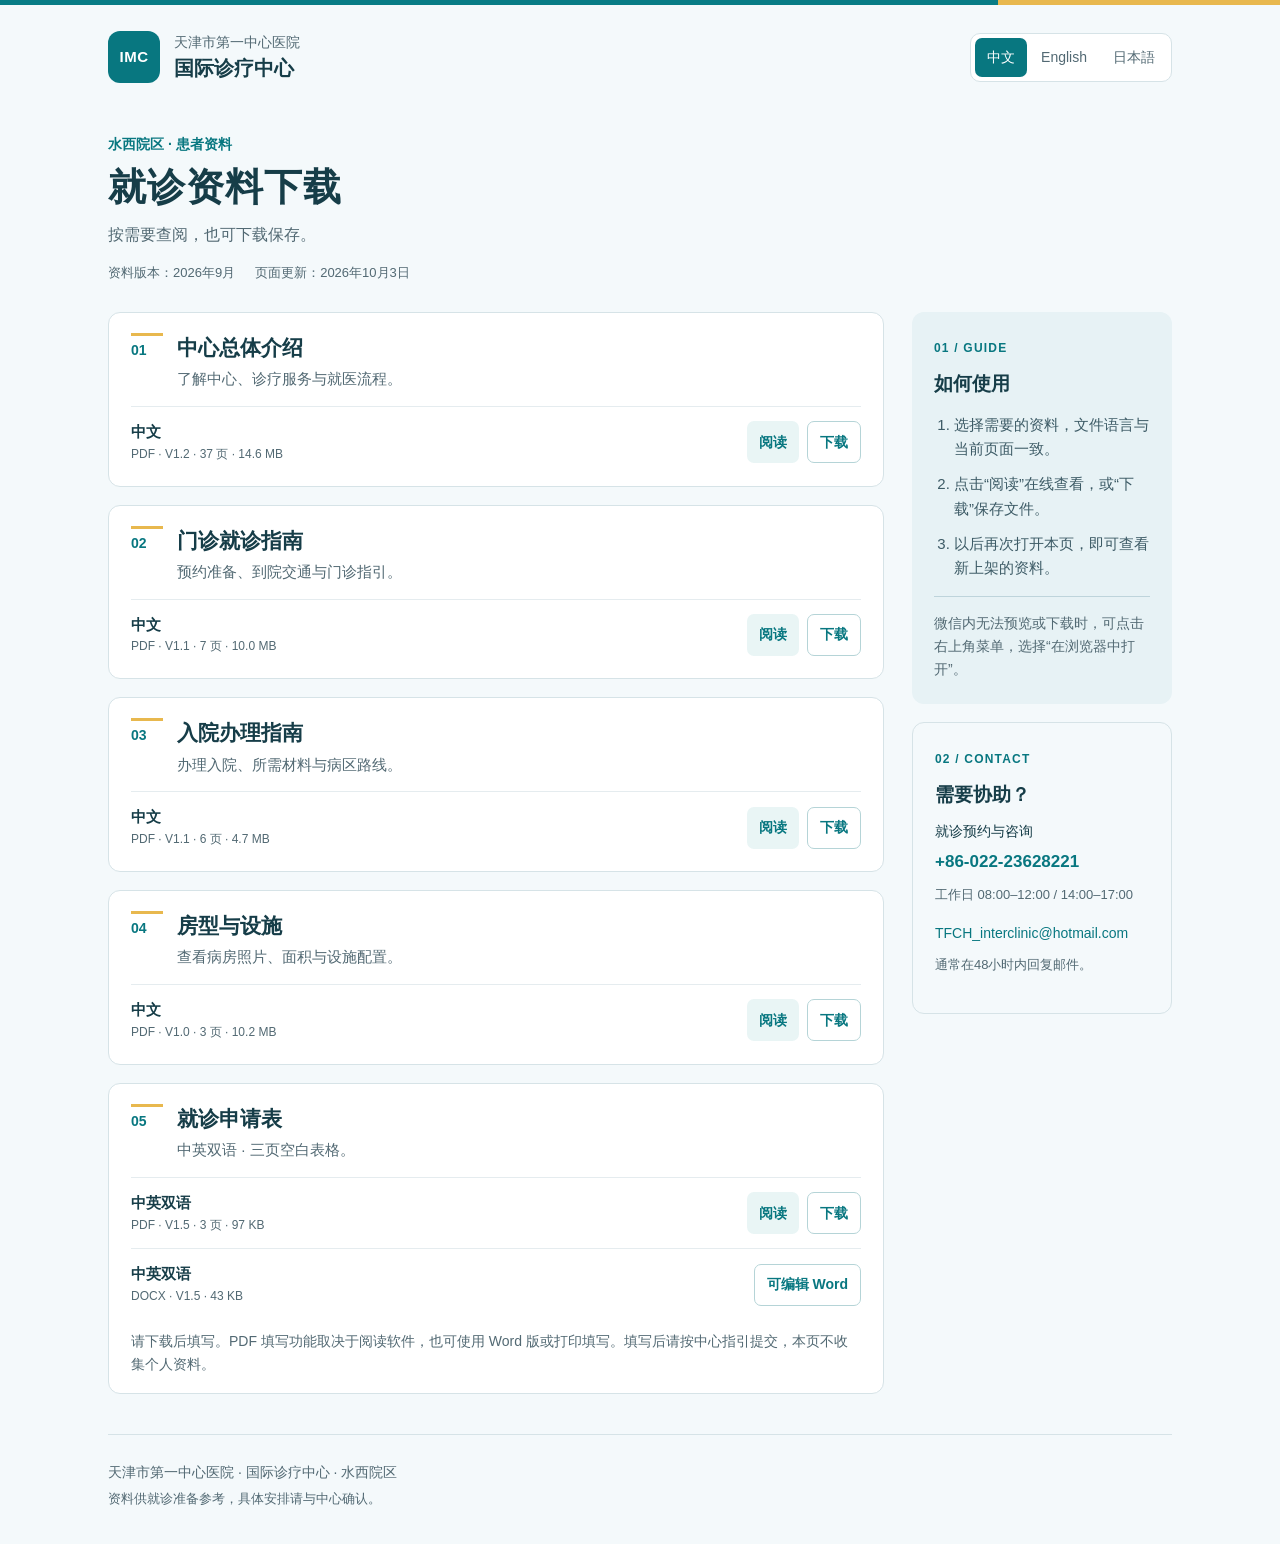
==== index.html @ aa07f644 "Add files via upload" ====
<!doctype html>
<html lang="zh-CN"><head><meta charset="utf-8"><meta name="viewport" content="width=device-width,initial-scale=1"><meta name="description" content="天津市第一中心医院国际诊疗中心患者资料下载。中心介绍、门诊与入院指南、病房设施、就诊申请表。"><meta name="robots" content="noindex,nofollow"><meta name="theme-color" content="#087c85"><title>国际诊疗中心 · 资料下载</title><link rel="icon" type="image/svg+xml" href="data:image/svg+xml,%3Csvg xmlns='http://www.w3.org/2000/svg' viewBox='0 0 32 32'%3E%3Crect width='32' height='32' rx='8' fill='%23087c85'/%3E%3Cpath d='M8 7h11l5 5v13H8z' fill='white'/%3E%3Cpath d='M12 16h8m-8 4h6' stroke='%23087c85' stroke-width='2'/%3E%3C/svg%3E"><link rel="stylesheet" href="/style.css"><script src="/app.js" defer></script></head>
<body><div class="topline"></div><header><div class="brand"><span class="brand-symbol" aria-hidden="true">IMC</span><div><p data-t="hospital">天津市第一中心医院</p><strong data-t="center">国际诊疗中心</strong></div></div><nav aria-label="页面语言 / Page language"><button data-lang="zh" aria-pressed="true">中文</button><button data-lang="en" aria-pressed="false">English</button><button data-lang="ja" aria-pressed="false">日本語</button></nav></header>
<main><section class="intro"><p class="eyebrow" data-t="eyebrow">水西院区 · 患者资料</p><h1 data-t="title">就诊资料下载</h1><p class="lead" data-t="lead">按需要查阅，也可下载保存。</p><div class="edition"><span data-t="edition">资料版本：2026年9月</span><span data-t="updated">页面更新：2026年10月3日</span></div></section><div class="layout"><section id="documents" aria-label="资料目录 / Documents"></section><aside><section class="help"><span class="section-kicker">01 / GUIDE</span><h2 data-t="how">如何使用</h2><ol><li data-t="step1">选择需要的资料，文件语言与当前页面一致。</li><li data-t="step2">点击“阅读”在线查看，或“下载”保存文件。</li><li data-t="step3">以后再次打开本页，即可查看新上架的资料。</li></ol><p class="wechat" data-t="wechat">微信内无法预览或下载时，可点击右上角菜单，选择“在浏览器中打开”。</p></section><section class="help contact"><span class="section-kicker">02 / CONTACT</span><h2 data-t="contact">需要协助？</h2><p data-t="appointment">就诊预约与咨询</p><a class="phone" href="tel:+862223628221">+86-022-23628221</a><p class="hours" data-t="hours">工作日 08:00–12:00<br>14:00–17:00</p><a class="email" href="mailto:TFCH_interclinic@hotmail.com">TFCH_interclinic@hotmail.com</a><p class="hours" data-t="reply">通常在48小时内回复邮件。</p></section></aside></div><footer><p data-t="footer">天津市第一中心医院 · 国际诊疗中心 · 水西院区</p><p class="small" data-t="disclaimer">资料供就诊准备参考，具体安排请与中心确认。</p></footer><noscript>请启用 JavaScript 查看资料目录。You may also contact +86-022-23628221 for assistance.</noscript></main></body></html>
---- style.css ----
:root{color-scheme:light;--ink:#163d48;--muted:#526973;--teal:#087780;--border:#d6e3e7;--bg:#f4f9fb;--gold:#e8b84e;font-family:-apple-system,BlinkMacSystemFont,"Segoe UI","Noto Sans CJK SC","Microsoft YaHei",sans-serif;font-size:16px}*{box-sizing:border-box}body{margin:0;background:var(--bg);color:var(--ink);line-height:1.65}.topline{height:5px;background:linear-gradient(90deg,#087c85 0 78%,#e8b84e 78%)}header{max-width:1120px;margin:auto;padding:26px 28px;display:flex;justify-content:space-between;align-items:center;gap:24px}.brand{display:flex;align-items:center;gap:14px}.brand-symbol{display:grid;place-items:center;font-weight:750;font-size:15px;letter-spacing:.03em;color:white;background:var(--teal);width:52px;height:52px;border-radius:12px}.brand p{font-size:14px;margin:0;color:var(--muted)}.brand strong{font-size:20px;line-height:1.4}nav{display:flex;flex-shrink:0;gap:2px;padding:4px;border:1px solid var(--border);border-radius:10px;background:white}button{font:inherit;font-size:14px;cursor:pointer;border:0;background:transparent;border-radius:7px;padding:8px 12px;color:var(--muted)}button[aria-pressed=true]{background:var(--teal);color:#fff}a:focus-visible,button:focus-visible{outline:3px solid #c29018;outline-offset:4px}main{max-width:1120px;margin:auto;padding:14px 28px 30px}.intro{padding:10px 0 28px}.eyebrow{color:var(--teal);font-size:14px;font-weight:650;margin:0 0 6px}h1{font-size:clamp(28px,4vw,38px);line-height:1.3;letter-spacing:.025em;margin:0 0 10px}.lead{margin:0 0 14px;color:var(--muted)}.edition{display:flex;gap:8px 20px;flex-wrap:wrap;font-size:13px;color:var(--muted)}.layout{display:grid;grid-template-columns:minmax(0,1fr) 260px;gap:28px;align-items:start}#documents{display:grid;gap:18px}.document{background:white;border:1px solid var(--border);border-radius:12px;overflow:hidden}.doc-head{display:flex;gap:14px;padding:20px 22px 14px}.number{font-size:14px;color:var(--teal);font-weight:700;width:32px;flex-shrink:0;padding-top:3px;border-top:3px solid var(--gold)}h2{margin:0 0 4px;font-size:21px;line-height:1.45}.doc-head p{margin:0;font-size:15px;color:var(--muted)}.file-list{list-style:none;margin:0;padding:0 22px 8px}.file-row{display:flex;align-items:center;justify-content:space-between;gap:16px;padding:13px 0;border-top:1px solid #e5ecef}.file-name{font-size:15px;font-weight:600;display:block}.file-meta{font-size:12px;color:var(--muted);display:block;font-variant-numeric:tabular-nums}.actions{display:flex;align-items:center;gap:8px;flex-shrink:0}a{color:var(--teal)}.actions a{text-decoration:none;display:inline-flex;align-items:center;justify-content:center;min-height:42px;padding:7px 12px;border-radius:7px;font-size:14px;font-weight:600}.read{background:#e9f5f5}.download{border:1px solid #b5d4d7}.actions a:hover{background:#d7eeee}.note{margin:0;padding:2px 22px 17px;color:var(--muted);font-size:14px}.help{padding:22px;background:#e7f2f5;border-radius:12px;margin-bottom:18px}.section-kicker{font-size:12px;letter-spacing:.1em;color:var(--teal);font-weight:700}.help h2{margin-top:10px;font-size:19px}.help ol{padding-left:20px;margin:15px 0;font-size:15px;color:#3d5b66}.help li+li{margin-top:10px}.wechat{font-size:14px;padding-top:15px;border-top:1px solid #bed4db;margin-bottom:0;color:var(--muted)}.contact{background:transparent;border:1px solid var(--border)}.contact p{font-size:14px;margin:12px 0 4px}.contact .phone{font-size:17px;font-weight:700;text-decoration:none}.contact .hours{font-size:13px;color:var(--muted);margin:8px 0 15px}.email{font-size:14px;overflow-wrap:anywhere;text-decoration:none}footer{margin-top:40px;padding-top:22px;border-top:1px solid var(--border);font-size:14px;color:var(--muted)}footer p{margin:4px 0}.small{font-size:13px}@media(max-width:800px){.layout{grid-template-columns:1fr}aside{display:grid;grid-template-columns:1fr 1fr;gap:18px}.help{margin:0}}@media(max-width:540px){header{padding:20px 18px 10px;flex-wrap:wrap;gap:18px}.brand-symbol{width:46px;height:46px}.brand strong{font-size:19px}nav{width:100%;justify-content:space-between}nav button{flex:1;min-height:40px}main{padding:14px 18px 24px}.intro{padding:12px 0 22px}.edition{gap:2px 16px}h1{font-size:29px}.doc-head{padding:18px 16px 12px;gap:10px}.number{width:28px}h2{font-size:20px}.file-list{padding:0 16px 6px}.file-row{gap:10px}.actions{gap:5px}.actions a{padding:7px 10px}.note{padding:4px 16px 16px}aside{grid-template-columns:1fr}.layout{gap:24px}footer{margin-top:28px}.file-meta{font-size:12px}}@media(prefers-reduced-motion:no-preference){a,button{transition:background .15s}}@media print{nav,.actions,.help{display:none}.layout{display:block}.document{break-inside:avoid;margin-bottom:15px}}
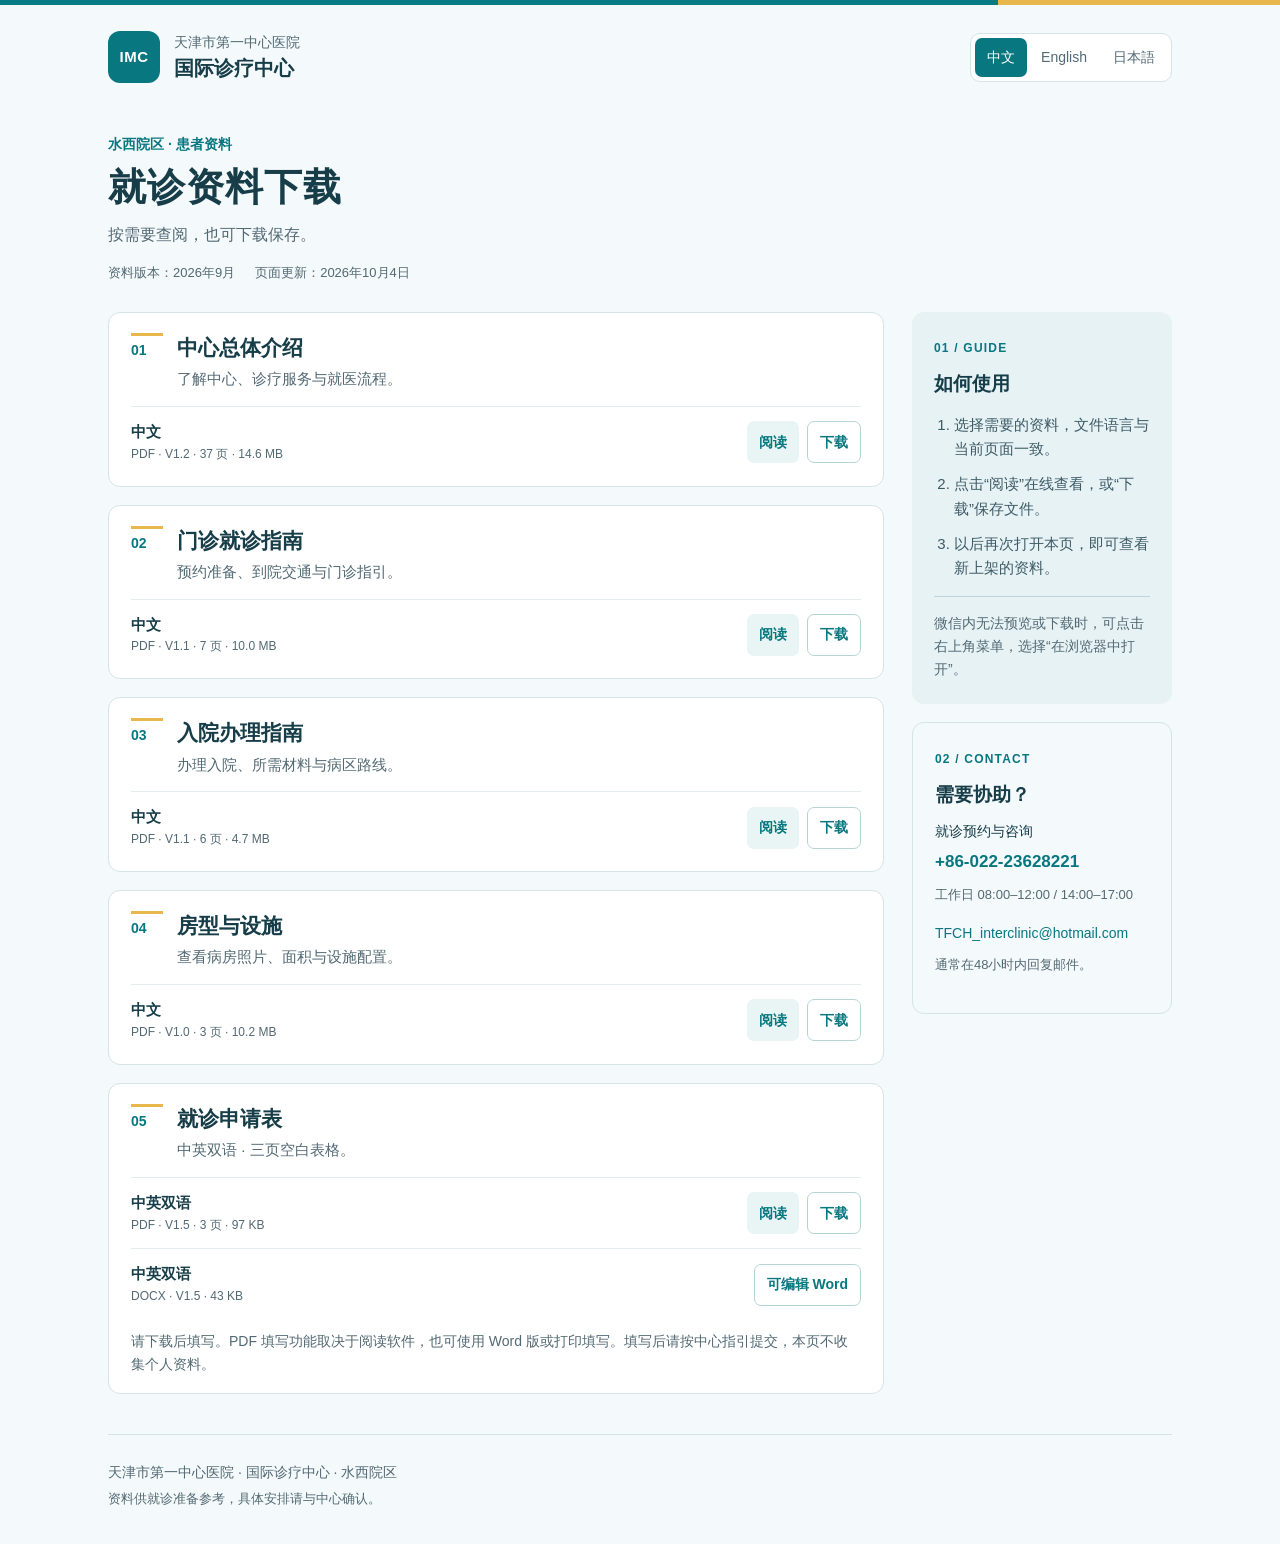
==== commit d07732d6: "Add files via upload" ====
--- a/index.html
+++ b/index.html
@@ -1,4 +1,4 @@
 <!doctype html>
-<html lang="zh-CN"><head><meta charset="utf-8"><meta name="viewport" content="width=device-width,initial-scale=1"><meta name="description" content="天津市第一中心医院国际诊疗中心患者资料下载。中心介绍、门诊与入院指南、病房设施、就诊申请表。"><meta name="robots" content="noindex,nofollow"><meta name="theme-color" content="#087c85"><title>国际诊疗中心 · 资料下载</title><link rel="icon" type="image/svg+xml" href="data:image/svg+xml,%3Csvg xmlns='http://www.w3.org/2000/svg' viewBox='0 0 32 32'%3E%3Crect width='32' height='32' rx='8' fill='%23087c85'/%3E%3Cpath d='M8 7h11l5 5v13H8z' fill='white'/%3E%3Cpath d='M12 16h8m-8 4h6' stroke='%23087c85' stroke-width='2'/%3E%3C/svg%3E"><link rel="stylesheet" href="/style.css"><script src="/app.js" defer></script></head>
+<html lang="zh-CN"><head><meta charset="utf-8"><meta name="viewport" content="width=device-width,initial-scale=1"><meta name="description" content="天津市第一中心医院国际诊疗中心患者资料下载。中心介绍、门诊与入院指南、病房设施、就诊申请表。"><meta name="robots" content="index,follow"><meta name="theme-color" content="#087c85"><title>国际诊疗中心 · 资料下载</title><link rel="icon" type="image/svg+xml" href="data:image/svg+xml,%3Csvg xmlns='http://www.w3.org/2000/svg' viewBox='0 0 32 32'%3E%3Crect width='32' height='32' rx='8' fill='%23087c85'/%3E%3Cpath d='M8 7h11l5 5v13H8z' fill='white'/%3E%3Cpath d='M12 16h8m-8 4h6' stroke='%23087c85' stroke-width='2'/%3E%3C/svg%3E"><link rel="stylesheet" href="./style.css"><script src="./app.js" defer></script></head>
 <body><div class="topline"></div><header><div class="brand"><span class="brand-symbol" aria-hidden="true">IMC</span><div><p data-t="hospital">天津市第一中心医院</p><strong data-t="center">国际诊疗中心</strong></div></div><nav aria-label="页面语言 / Page language"><button data-lang="zh" aria-pressed="true">中文</button><button data-lang="en" aria-pressed="false">English</button><button data-lang="ja" aria-pressed="false">日本語</button></nav></header>
-<main><section class="intro"><p class="eyebrow" data-t="eyebrow">水西院区 · 患者资料</p><h1 data-t="title">就诊资料下载</h1><p class="lead" data-t="lead">按需要查阅，也可下载保存。</p><div class="edition"><span data-t="edition">资料版本：2026年9月</span><span data-t="updated">页面更新：2026年10月3日</span></div></section><div class="layout"><section id="documents" aria-label="资料目录 / Documents"></section><aside><section class="help"><span class="section-kicker">01 / GUIDE</span><h2 data-t="how">如何使用</h2><ol><li data-t="step1">选择需要的资料，文件语言与当前页面一致。</li><li data-t="step2">点击“阅读”在线查看，或“下载”保存文件。</li><li data-t="step3">以后再次打开本页，即可查看新上架的资料。</li></ol><p class="wechat" data-t="wechat">微信内无法预览或下载时，可点击右上角菜单，选择“在浏览器中打开”。</p></section><section class="help contact"><span class="section-kicker">02 / CONTACT</span><h2 data-t="contact">需要协助？</h2><p data-t="appointment">就诊预约与咨询</p><a class="phone" href="tel:+862223628221">+86-022-23628221</a><p class="hours" data-t="hours">工作日 08:00–12:00<br>14:00–17:00</p><a class="email" href="mailto:TFCH_interclinic@hotmail.com">TFCH_interclinic@hotmail.com</a><p class="hours" data-t="reply">通常在48小时内回复邮件。</p></section></aside></div><footer><p data-t="footer">天津市第一中心医院 · 国际诊疗中心 · 水西院区</p><p class="small" data-t="disclaimer">资料供就诊准备参考，具体安排请与中心确认。</p></footer><noscript>请启用 JavaScript 查看资料目录。You may also contact +86-022-23628221 for assistance.</noscript></main></body></html>
+<main><section class="intro"><p class="eyebrow" data-t="eyebrow">水西院区 · 患者资料</p><h1 data-t="title">就诊资料下载</h1><p class="lead" data-t="lead">按需要查阅，也可下载保存。</p><div class="edition"><span data-t="edition">资料版本：2026年9月</span><span data-t="updated">页面更新：2026年10月4日</span></div></section><div class="layout"><section id="documents" aria-label="资料目录 / Documents"></section><aside><section class="help"><span class="section-kicker">01 / GUIDE</span><h2 data-t="how">如何使用</h2><ol><li data-t="step1">选择需要的资料，文件语言与当前页面一致。</li><li data-t="step2">点击“阅读”在线查看，或“下载”保存文件。</li><li data-t="step3">以后再次打开本页，即可查看新上架的资料。</li></ol><p class="wechat" data-t="wechat">微信内无法预览或下载时，可点击右上角菜单，选择“在浏览器中打开”。</p></section><section class="help contact"><span class="section-kicker">02 / CONTACT</span><h2 data-t="contact">需要协助？</h2><p data-t="appointment">就诊预约与咨询</p><a class="phone" href="tel:+862223628221">+86-022-23628221</a><p class="hours" data-t="hours">工作日 08:00–12:00<br>14:00–17:00</p><a class="email" href="mailto:TFCH_interclinic@hotmail.com">TFCH_interclinic@hotmail.com</a><p class="hours" data-t="reply">通常在48小时内回复邮件。</p></section></aside></div><footer><p data-t="footer">天津市第一中心医院 · 国际诊疗中心 · 水西院区</p><p class="small" data-t="disclaimer">资料供就诊准备参考，具体安排请与中心确认。</p></footer><noscript>请启用 JavaScript 查看资料目录。You may also contact +86-022-23628221 for assistance.</noscript></main></body></html>
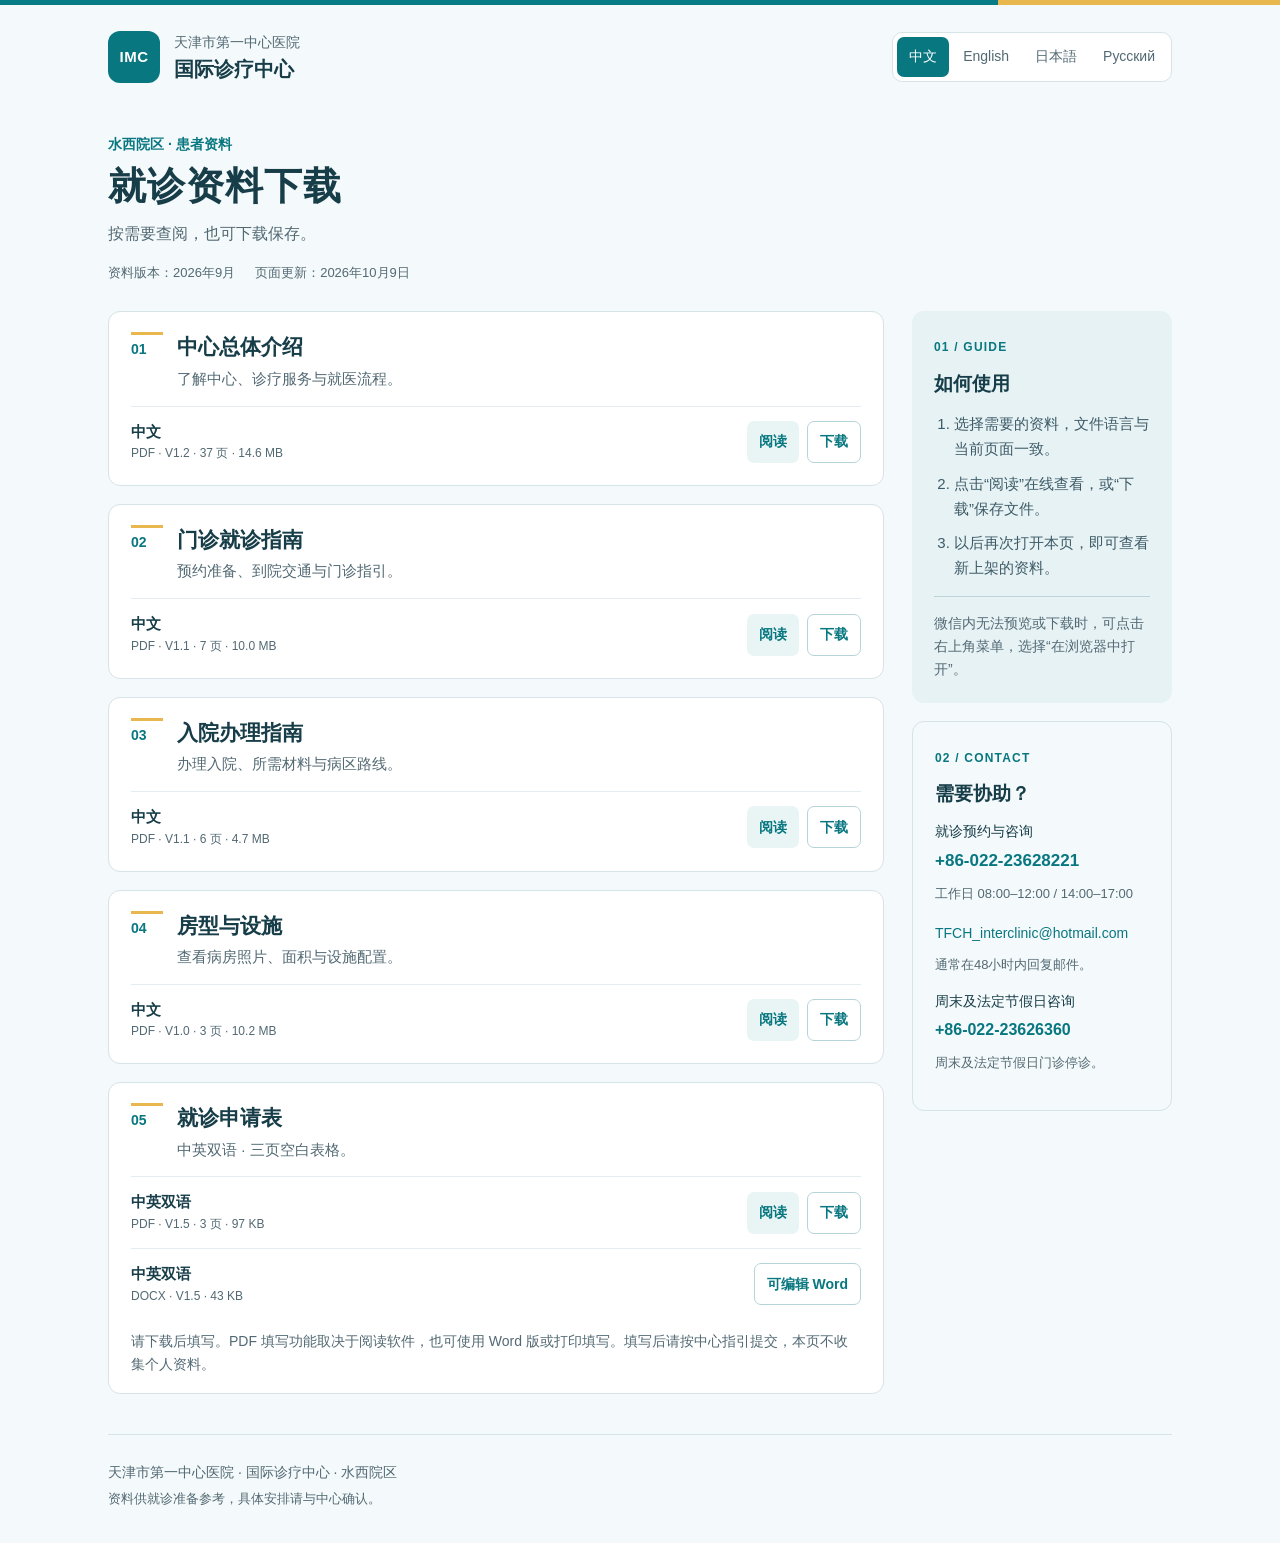
==== commit 2a2ca3d0: "Publish Russian patient guides and Russian download portal Add five reviewed RU 1.0 PDF guides/forms" ====
--- a/index.html
+++ b/index.html
@@ -1,4 +1,6 @@
-<!doctype html>
-<html lang="zh-CN"><head><meta charset="utf-8"><meta name="viewport" content="width=device-width,initial-scale=1"><meta name="description" content="天津市第一中心医院国际诊疗中心患者资料下载。中心介绍、门诊与入院指南、病房设施、就诊申请表。"><meta name="robots" content="index,follow"><meta name="theme-color" content="#087c85"><title>国际诊疗中心 · 资料下载</title><link rel="icon" type="image/svg+xml" href="data:image/svg+xml,%3Csvg xmlns='http://www.w3.org/2000/svg' viewBox='0 0 32 32'%3E%3Crect width='32' height='32' rx='8' fill='%23087c85'/%3E%3Cpath d='M8 7h11l5 5v13H8z' fill='white'/%3E%3Cpath d='M12 16h8m-8 4h6' stroke='%23087c85' stroke-width='2'/%3E%3C/svg%3E"><link rel="stylesheet" href="./style.css"><script src="./app.js" defer></script></head>
-<body><div class="topline"></div><header><div class="brand"><span class="brand-symbol" aria-hidden="true">IMC</span><div><p data-t="hospital">天津市第一中心医院</p><strong data-t="center">国际诊疗中心</strong></div></div><nav aria-label="页面语言 / Page language"><button data-lang="zh" aria-pressed="true">中文</button><button data-lang="en" aria-pressed="false">English</button><button data-lang="ja" aria-pressed="false">日本語</button></nav></header>
-<main><section class="intro"><p class="eyebrow" data-t="eyebrow">水西院区 · 患者资料</p><h1 data-t="title">就诊资料下载</h1><p class="lead" data-t="lead">按需要查阅，也可下载保存。</p><div class="edition"><span data-t="edition">资料版本：2026年9月</span><span data-t="updated">页面更新：2026年10月4日</span></div></section><div class="layout"><section id="documents" aria-label="资料目录 / Documents"></section><aside><section class="help"><span class="section-kicker">01 / GUIDE</span><h2 data-t="how">如何使用</h2><ol><li data-t="step1">选择需要的资料，文件语言与当前页面一致。</li><li data-t="step2">点击“阅读”在线查看，或“下载”保存文件。</li><li data-t="step3">以后再次打开本页，即可查看新上架的资料。</li></ol><p class="wechat" data-t="wechat">微信内无法预览或下载时，可点击右上角菜单，选择“在浏览器中打开”。</p></section><section class="help contact"><span class="section-kicker">02 / CONTACT</span><h2 data-t="contact">需要协助？</h2><p data-t="appointment">就诊预约与咨询</p><a class="phone" href="tel:+862223628221">+86-022-23628221</a><p class="hours" data-t="hours">工作日 08:00–12:00<br>14:00–17:00</p><a class="email" href="mailto:TFCH_interclinic@hotmail.com">TFCH_interclinic@hotmail.com</a><p class="hours" data-t="reply">通常在48小时内回复邮件。</p></section></aside></div><footer><p data-t="footer">天津市第一中心医院 · 国际诊疗中心 · 水西院区</p><p class="small" data-t="disclaimer">资料供就诊准备参考，具体安排请与中心确认。</p></footer><noscript>请启用 JavaScript 查看资料目录。You may also contact +86-022-23628221 for assistance.</noscript></main></body></html>
+<!DOCTYPE html>
+
+<html lang="zh-CN"><head><meta charset="utf-8"/><meta content="width=device-width,initial-scale=1" name="viewport"/><meta content="天津市第一中心医院国际诊疗中心患者资料下载。中心介绍、门诊与入院指南、病房设施、就诊申请表。" name="description"/><meta content="index,follow" name="robots"/><meta content="#087c85" name="theme-color"/><title>国际诊疗中心 · 资料下载</title><link href="data:image/svg+xml,%3Csvg xmlns='http://www.w3.org/2000/svg' viewBox='0 0 32 32'%3E%3Crect width='32' height='32' rx='8' fill='%23087c85'/%3E%3Cpath d='M8 7h11l5 5v13H8z' fill='white'/%3E%3Cpath d='M12 16h8m-8 4h6' stroke='%23087c85' stroke-width='2'/%3E%3C/svg%3E" rel="icon" type="image/svg+xml"/><link href="./style.css?v=20261009-ru1" rel="stylesheet"/><script defer="" src="./app.js?v=20261009-ru1"></script></head>
+<body data-default-lang="zh"><div class="topline"></div><header><div class="brand"><span aria-hidden="true" class="brand-symbol">IMC</span><div><p data-t="hospital">天津市第一中心医院</p><strong data-t="center">国际诊疗中心</strong></div></div><nav aria-label="页面语言 / Language / Язык"><button aria-pressed="true" data-lang="zh" lang="zh-CN" type="button">中文</button><button aria-pressed="false" data-lang="en" lang="en" type="button">English</button><button aria-pressed="false" data-lang="ja" lang="ja" type="button">日本語</button><button aria-pressed="false" data-lang="ru" lang="ru" type="button">Русский</button></nav></header>
+<main><section class="intro"><p class="eyebrow" data-t="eyebrow">水西院区 · 患者资料</p><h1 data-t="title">就诊资料下载</h1><p class="lead" data-t="lead">按需要查阅，也可下载保存。</p><div class="edition"><span data-t="edition">资料版本：2026年9月</span><span data-t="updated">页面更新：2026年10月9日</span></div></section><div class="layout"><section aria-label="资料目录 / Documents" id="documents"><article class="document"><div class="doc-head"><span class="number">01</span><div><h2>中心总体介绍</h2><p>了解中心、诊疗服务与就医流程。</p></div></div><ul class="file-list"><li class="file-row"><div><span class="file-name">中文</span><span class="file-meta">PDF · V1.2 · 37 页 · 14.6 MB</span></div><div class="actions"><a aria-label="阅读: 中心总体介绍" class="read" href="./files/center-overview-zh.pdf" rel="noopener" target="_blank">阅读</a><a aria-label="下载: 中心总体介绍" class="download" download="天津市第一中心医院_国际诊疗中心_中文版1.2.pdf" href="./files/center-overview-zh.pdf">下载</a></div></li></ul></article><article class="document"><div class="doc-head"><span class="number">02</span><div><h2>门诊就诊指南</h2><p>预约准备、到院交通与门诊指引。</p></div></div><ul class="file-list"><li class="file-row"><div><span class="file-name">中文</span><span class="file-meta">PDF · V1.1 · 7 页 · 10.0 MB</span></div><div class="actions"><a aria-label="阅读: 门诊就诊指南" class="read" href="./files/outpatient-guide-zh.pdf" rel="noopener" target="_blank">阅读</a><a aria-label="下载: 门诊就诊指南" class="download" download="国际诊疗中心门诊就诊指南_1.1版.pdf" href="./files/outpatient-guide-zh.pdf">下载</a></div></li></ul></article><article class="document"><div class="doc-head"><span class="number">03</span><div><h2>入院办理指南</h2><p>办理入院、所需材料与病区路线。</p></div></div><ul class="file-list"><li class="file-row"><div><span class="file-name">中文</span><span class="file-meta">PDF · V1.1 · 6 页 · 4.7 MB</span></div><div class="actions"><a aria-label="阅读: 入院办理指南" class="read" href="./files/admission-guide-zh.pdf" rel="noopener" target="_blank">阅读</a><a aria-label="下载: 入院办理指南" class="download" download="国际诊疗中心住院指南_1.1版.pdf" href="./files/admission-guide-zh.pdf">下载</a></div></li></ul></article><article class="document"><div class="doc-head"><span class="number">04</span><div><h2>房型与设施</h2><p>查看病房照片、面积与设施配置。</p></div></div><ul class="file-list"><li class="file-row"><div><span class="file-name">中文</span><span class="file-meta">PDF · V1.0 · 3 页 · 10.2 MB</span></div><div class="actions"><a aria-label="阅读: 房型与设施" class="read" href="./files/rooms-amenities-zh.pdf" rel="noopener" target="_blank">阅读</a><a aria-label="下载: 房型与设施" class="download" download="国诊中心病房配置_V1.0_中文版.pdf" href="./files/rooms-amenities-zh.pdf">下载</a></div></li></ul></article><article class="document"><div class="doc-head"><span class="number">05</span><div><h2>就诊申请表</h2><p>中英双语 · 三页空白表格。</p></div></div><ul class="file-list"><li class="file-row"><div><span class="file-name">中英双语</span><span class="file-meta">PDF · V1.5 · 3 页 · 97 KB</span></div><div class="actions"><a aria-label="阅读: 就诊申请表" class="read" href="./files/medical-care-request-zh-en.pdf" rel="noopener" target="_blank">阅读</a><a aria-label="下载: 就诊申请表" class="download" download="天津市第一中心医院_国际患者就诊申请表_V1.5_三页中英双语交互版.pdf" href="./files/medical-care-request-zh-en.pdf">下载</a></div></li><li class="file-row"><div><span class="file-name">中英双语</span><span class="file-meta">DOCX · V1.5 · 43 KB</span></div><div class="actions"><a aria-label="可编辑 Word: 就诊申请表" class="download" download="天津市第一中心医院_国际患者就诊申请表_V1.5_三页中英双语大字版.docx" href="./files/medical-care-request-zh-en.docx">可编辑 Word</a></div></li></ul><p class="note">请下载后填写。PDF 填写功能取决于阅读软件，也可使用 Word 版或打印填写。填写后请按中心指引提交，本页不收集个人资料。</p></article></section><aside><section class="help"><span class="section-kicker">01 / GUIDE</span><h2 data-t="how">如何使用</h2><ol><li data-t="step1">选择需要的资料，文件语言与当前页面一致。</li><li data-t="step2">点击“阅读”在线查看，或“下载”保存文件。</li><li data-t="step3">以后再次打开本页，即可查看新上架的资料。</li></ol><p class="wechat" data-t="wechat">微信内无法预览或下载时，可点击右上角菜单，选择“在浏览器中打开”。</p></section><section class="help contact"><span class="section-kicker">02 / CONTACT</span><h2 data-t="contact">需要协助？</h2><p data-t="appointment">就诊预约与咨询</p><a class="phone" href="tel:+862223628221">+86-022-23628221</a><p class="hours" data-t="hours">工作日 08:00–12:00<br/>14:00–17:00</p><a class="email" href="mailto:TFCH_interclinic@hotmail.com">TFCH_interclinic@hotmail.com</a><p class="hours" data-t="reply">通常在48小时内回复邮件。</p><p data-t="weekend">周末及法定节假日咨询</p><a class="phone weekend-phone" href="tel:+862223626360">+86-022-23626360</a><p class="hours" data-t="weekendNote">周末及法定节假日门诊停诊。</p></section></aside></div><footer><p data-t="footer">天津市第一中心医院 · 国际诊疗中心 · 水西院区</p><p class="small" data-t="disclaimer">资料供就诊准备参考，具体安排请与中心确认。</p></footer><noscript><p>资料可直接通过上方链接打开。<a href="./ru/" lang="ru">Русский</a></p></noscript></main></body></html>
+
--- a/style.css
+++ b/style.css
@@ -1 +1,4 @@
 :root{color-scheme:light;--ink:#163d48;--muted:#526973;--teal:#087780;--border:#d6e3e7;--bg:#f4f9fb;--gold:#e8b84e;font-family:-apple-system,BlinkMacSystemFont,"Segoe UI","Noto Sans CJK SC","Microsoft YaHei",sans-serif;font-size:16px}*{box-sizing:border-box}body{margin:0;background:var(--bg);color:var(--ink);line-height:1.65}.topline{height:5px;background:linear-gradient(90deg,#087c85 0 78%,#e8b84e 78%)}header{max-width:1120px;margin:auto;padding:26px 28px;display:flex;justify-content:space-between;align-items:center;gap:24px}.brand{display:flex;align-items:center;gap:14px}.brand-symbol{display:grid;place-items:center;font-weight:750;font-size:15px;letter-spacing:.03em;color:white;background:var(--teal);width:52px;height:52px;border-radius:12px}.brand p{font-size:14px;margin:0;color:var(--muted)}.brand strong{font-size:20px;line-height:1.4}nav{display:flex;flex-shrink:0;gap:2px;padding:4px;border:1px solid var(--border);border-radius:10px;background:white}button{font:inherit;font-size:14px;cursor:pointer;border:0;background:transparent;border-radius:7px;padding:8px 12px;color:var(--muted)}button[aria-pressed=true]{background:var(--teal);color:#fff}a:focus-visible,button:focus-visible{outline:3px solid #c29018;outline-offset:4px}main{max-width:1120px;margin:auto;padding:14px 28px 30px}.intro{padding:10px 0 28px}.eyebrow{color:var(--teal);font-size:14px;font-weight:650;margin:0 0 6px}h1{font-size:clamp(28px,4vw,38px);line-height:1.3;letter-spacing:.025em;margin:0 0 10px}.lead{margin:0 0 14px;color:var(--muted)}.edition{display:flex;gap:8px 20px;flex-wrap:wrap;font-size:13px;color:var(--muted)}.layout{display:grid;grid-template-columns:minmax(0,1fr) 260px;gap:28px;align-items:start}#documents{display:grid;gap:18px}.document{background:white;border:1px solid var(--border);border-radius:12px;overflow:hidden}.doc-head{display:flex;gap:14px;padding:20px 22px 14px}.number{font-size:14px;color:var(--teal);font-weight:700;width:32px;flex-shrink:0;padding-top:3px;border-top:3px solid var(--gold)}h2{margin:0 0 4px;font-size:21px;line-height:1.45}.doc-head p{margin:0;font-size:15px;color:var(--muted)}.file-list{list-style:none;margin:0;padding:0 22px 8px}.file-row{display:flex;align-items:center;justify-content:space-between;gap:16px;padding:13px 0;border-top:1px solid #e5ecef}.file-name{font-size:15px;font-weight:600;display:block}.file-meta{font-size:12px;color:var(--muted);display:block;font-variant-numeric:tabular-nums}.actions{display:flex;align-items:center;gap:8px;flex-shrink:0}a{color:var(--teal)}.actions a{text-decoration:none;display:inline-flex;align-items:center;justify-content:center;min-height:42px;padding:7px 12px;border-radius:7px;font-size:14px;font-weight:600}.read{background:#e9f5f5}.download{border:1px solid #b5d4d7}.actions a:hover{background:#d7eeee}.note{margin:0;padding:2px 22px 17px;color:var(--muted);font-size:14px}.help{padding:22px;background:#e7f2f5;border-radius:12px;margin-bottom:18px}.section-kicker{font-size:12px;letter-spacing:.1em;color:var(--teal);font-weight:700}.help h2{margin-top:10px;font-size:19px}.help ol{padding-left:20px;margin:15px 0;font-size:15px;color:#3d5b66}.help li+li{margin-top:10px}.wechat{font-size:14px;padding-top:15px;border-top:1px solid #bed4db;margin-bottom:0;color:var(--muted)}.contact{background:transparent;border:1px solid var(--border)}.contact p{font-size:14px;margin:12px 0 4px}.contact .phone{font-size:17px;font-weight:700;text-decoration:none}.contact .hours{font-size:13px;color:var(--muted);margin:8px 0 15px}.email{font-size:14px;overflow-wrap:anywhere;text-decoration:none}footer{margin-top:40px;padding-top:22px;border-top:1px solid var(--border);font-size:14px;color:var(--muted)}footer p{margin:4px 0}.small{font-size:13px}@media(max-width:800px){.layout{grid-template-columns:1fr}aside{display:grid;grid-template-columns:1fr 1fr;gap:18px}.help{margin:0}}@media(max-width:540px){header{padding:20px 18px 10px;flex-wrap:wrap;gap:18px}.brand-symbol{width:46px;height:46px}.brand strong{font-size:19px}nav{width:100%;justify-content:space-between}nav button{flex:1;min-height:40px}main{padding:14px 18px 24px}.intro{padding:12px 0 22px}.edition{gap:2px 16px}h1{font-size:29px}.doc-head{padding:18px 16px 12px;gap:10px}.number{width:28px}h2{font-size:20px}.file-list{padding:0 16px 6px}.file-row{gap:10px}.actions{gap:5px}.actions a{padding:7px 10px}.note{padding:4px 16px 16px}aside{grid-template-columns:1fr}.layout{gap:24px}footer{margin-top:28px}.file-meta{font-size:12px}}@media(prefers-reduced-motion:no-preference){a,button{transition:background .15s}}@media print{nav,.actions,.help{display:none}.layout{display:block}.document{break-inside:avoid;margin-bottom:15px}}
+
+/* Four-language navigation and longer Russian labels. */
+header{flex-wrap:wrap}.brand{min-width:0;flex:1 1 320px}.brand>div{min-width:0}.brand-symbol{flex-shrink:0}.brand strong{display:block}nav{max-width:100%;flex-wrap:wrap}.doc-head>div,.file-row>div{min-width:0}.contact .weekend-phone{font-size:16px}.document h2{overflow-wrap:break-word}html[lang=ru] .brand strong{font-size:19px}html[lang=ru] .eyebrow{letter-spacing:.015em}html[lang=ru] .doc-head p,html[lang=ru] .help p,html[lang=ru] .help li{hyphens:auto}html[lang=ru] h1{letter-spacing:0}nav a{display:none}@media(max-width:600px){.file-row{flex-wrap:wrap;gap:10px}.actions{flex-wrap:wrap}.brand{flex-basis:100%}nav{width:100%;justify-content:space-between}nav button{flex:1;padding:8px 10px}.file-row>div:first-child{flex:1 0 100%}.file-meta{line-height:1.5}}
